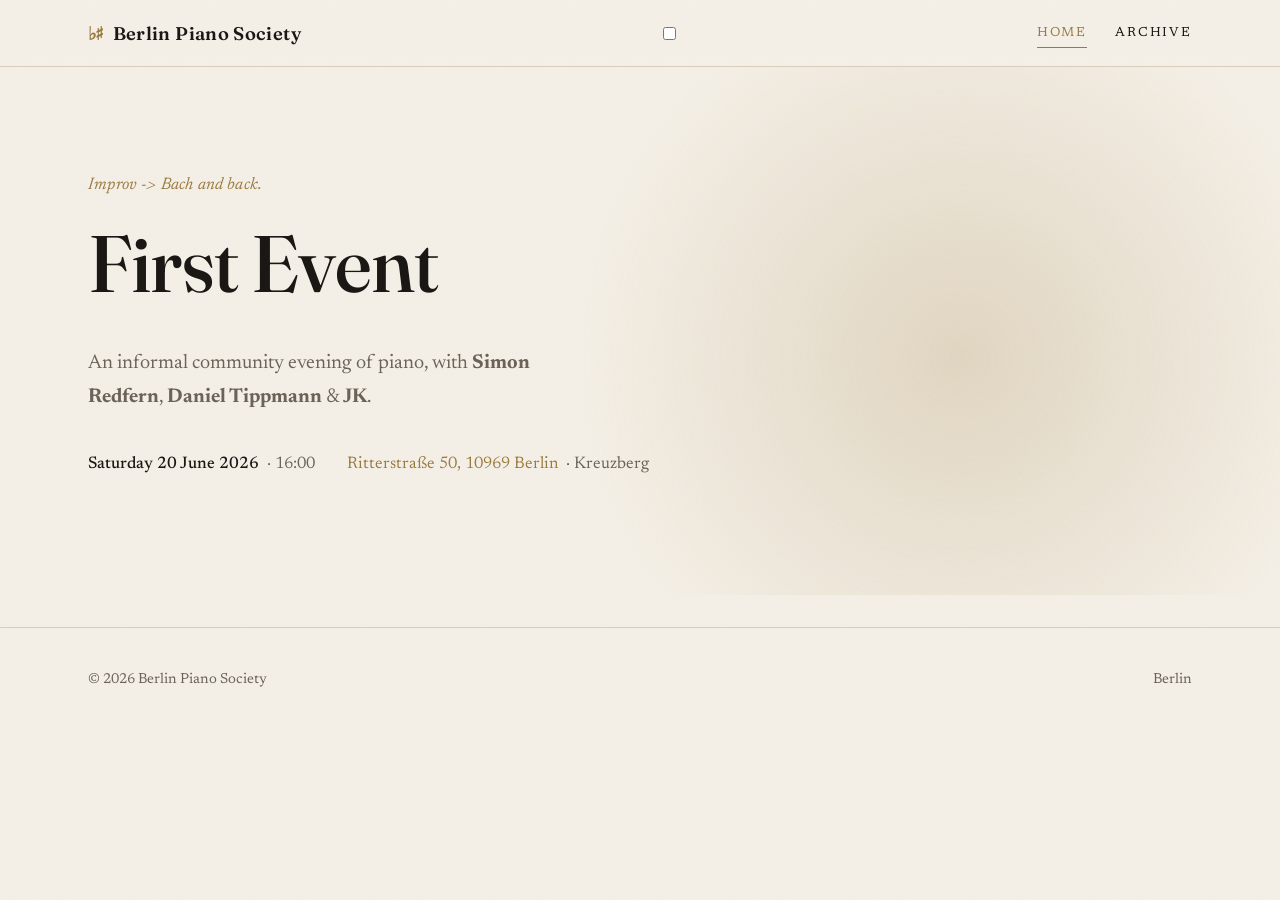
==== index.html @ 47d06832 "First layout" ====
<!DOCTYPE html>
<html lang="en">
<head>
  <meta charset="UTF-8" />
  <meta name="viewport" content="width=device-width, initial-scale=1.0" />
  <title>Berlin Piano Society</title>
  <meta name="description" content="A society for pianists and piano lovers in Berlin — recitals, salon concerts and a community around the instrument." />
  <link rel="preconnect" href="https://fonts.googleapis.com" />
  <link rel="preconnect" href="https://fonts.gstatic.com" crossorigin />
  <link href="https://fonts.googleapis.com/css2?family=Fraunces:opsz,wght@9..144,400;9..144,500;9..144,600&family=Newsreader:ital,opsz,wght@0,6..72,400;0,6..72,500;1,6..72,400&display=swap" rel="stylesheet" />
  <link rel="stylesheet" href="styles.css" />
</head>
<body>

  <!-- ============ MASTHEAD (same on every page) ============ -->
  <header class="masthead">
    <div class="wrap">
      <a class="brand" href="index.html"><span class="keys">♭♯</span> Berlin Piano Society</a>
      <input type="checkbox" id="nav-check" />
      <label class="nav-toggle" for="nav-check" aria-label="Menu">≡</label>
      <nav class="site">
        <a href="index.html" aria-current="page">Home</a>
        <a href="archive.html">Archive</a>
      </nav>
    </div>
  </header>

  <!-- ============ HERO ============ -->
  <section class="hero">
    <div class="wrap">
      <p class="eyebrow">Improv -&gt; Bach and back.</p>
      <h1>First Event</h1>
      <p class="lede">An informal community evening of piano, with
        <strong>Simon Redfern</strong>, <strong>Daniel Tippmann</strong> &amp;
        <strong>JK</strong>.</p>
      <p class="hero-details">
        <span><strong>Saturday 20 June 2026</strong> · 16:00</span>
        <span><a href="https://maps.app.goo.gl/2x3YHia2PjAfWbLs5" target="_blank" rel="noopener">Ritterstraße 50, 10969 Berlin</a> · Kreuzberg</span>
      </p>
    </div>
  </section>

  <!-- ============ FOOTER (same on every page) ============ -->
  <footer class="site">
    <div class="wrap">
      <span>© 2026 Berlin Piano Society</span>
      <span>Berlin</span>
    </div>
  </footer>

</body>
</html>
---- styles.css ----
/* ============================================================
   Berlin Piano Society — shared stylesheet
   Edit colours, fonts and spacing here; it cascades to every page.
   ============================================================ */

:root {
  --ink:        #1a1714;   /* near-black text            */
  --paper:      #f4efe6;   /* warm ivory background      */
  --paper-deep: #ebe3d5;   /* slightly deeper panel tone */
  --brass:      #9a7b3f;   /* accent — aged brass        */
  --brass-lit:  #b8934c;   /* hover accent               */
  --muted:      #6b6258;   /* secondary text             */
  --rule:       #d8cdba;   /* hairline dividers          */
  --max:        72rem;     /* content max-width          */
}

/* ---- Fonts (loaded in each page's <head>) ---- */
/* Display: Fraunces  |  Body: Newsreader */

*, *::before, *::after { box-sizing: border-box; }

html { -webkit-text-size-adjust: 100%; scroll-behavior: smooth; }

body {
  margin: 0;
  background: var(--paper);
  color: var(--ink);
  font-family: "Newsreader", Georgia, "Times New Roman", serif;
  font-size: 1.0625rem;
  line-height: 1.7;
  font-optical-sizing: auto;
  text-rendering: optimizeLegibility;
  -webkit-font-smoothing: antialiased;
}

/* subtle paper grain */
body::before {
  content: "";
  position: fixed;
  inset: 0;
  pointer-events: none;
  z-index: 0;
  opacity: 0.4;
  background-image: url("data:image/svg+xml,%3Csvg xmlns='http://www.w3.org/2000/svg' width='120' height='120'%3E%3Cfilter id='n'%3E%3CfeTurbulence type='fractalNoise' baseFrequency='0.9' numOctaves='2'/%3E%3C/filter%3E%3Crect width='100%25' height='100%25' filter='url(%23n)' opacity='0.035'/%3E%3C/svg%3E");
}

.wrap { position: relative; z-index: 1; max-width: var(--max); margin: 0 auto; padding: 0 1.5rem; }

/* ---- Links ---- */
a { color: var(--brass); text-decoration: none; transition: color .2s ease; }
a:hover { color: var(--brass-lit); }

/* ---- Headings ---- */
h1, h2, h3 {
  font-family: "Fraunces", Georgia, serif;
  font-weight: 500;
  line-height: 1.08;
  letter-spacing: -0.01em;
  margin: 0 0 .5em;
}

/* ============================================================
   Masthead / navigation
   ============================================================ */
.masthead {
  position: relative; z-index: 2;
  border-bottom: 1px solid var(--rule);
  background: color-mix(in srgb, var(--paper) 88%, transparent);
  backdrop-filter: blur(6px);
}
.masthead .wrap {
  display: flex; align-items: center; justify-content: space-between;
  padding-top: 1.1rem; padding-bottom: 1.1rem;
}
.brand {
  font-family: "Fraunces", Georgia, serif;
  font-weight: 600;
  font-size: 1.15rem;
  letter-spacing: .02em;
  color: var(--ink);
  display: flex; align-items: center; gap: .6rem;
}
.brand:hover { color: var(--ink); }
.brand .keys { letter-spacing: -1px; color: var(--brass); }

nav.site { display: flex; gap: 1.75rem; }
nav.site a {
  color: var(--ink);
  font-size: .82rem;
  text-transform: uppercase;
  letter-spacing: .14em;
  position: relative;
}
nav.site a::after {
  content: ""; position: absolute; left: 0; bottom: -4px;
  width: 0; height: 1px; background: var(--brass); transition: width .25s ease;
}
nav.site a:hover, nav.site a[aria-current="page"] { color: var(--brass); }
nav.site a:hover::after, nav.site a[aria-current="page"]::after { width: 100%; }

.nav-toggle { display: none; }

/* ============================================================
   Hero
   ============================================================ */
.hero {
  position: relative;
  padding: 6.5rem 0 5rem;
  overflow: hidden;
}
/* warm spotlight glow behind the headline */
.hero::before {
  content: "";
  position: absolute;
  z-index: 0;
  top: -30%; right: -10%;
  width: 70vw; height: 70vw;
  max-width: 900px; max-height: 900px;
  background: radial-gradient(circle at center,
    color-mix(in srgb, var(--brass) 22%, transparent) 0%,
    transparent 60%);
  pointer-events: none;
}
.hero .wrap { position: relative; z-index: 1; }
.hero .eyebrow {
  font-family: "Newsreader", serif;
  font-style: italic;
  color: var(--brass);
  font-size: 1.05rem;
  margin: 0 0 1.25rem;
  letter-spacing: .01em;
  opacity: 0; animation: rise .8s ease .1s forwards;
}
.hero h1 {
  font-size: clamp(2.6rem, 7vw, 5rem);
  max-width: 16ch;
  opacity: 0; animation: rise .8s ease .2s forwards;
}
.hero p.lede {
  font-size: 1.25rem;
  color: var(--muted);
  max-width: 46ch;
  margin: 1.5rem 0 2.25rem;
  opacity: 0; animation: rise .8s ease .35s forwards;
}
.hero .hero-details {
  display: flex; flex-wrap: wrap; gap: .35rem 2rem;
  margin: 0 0 2.25rem;
  font-size: 1.05rem; color: var(--muted);
  opacity: 0; animation: rise .8s ease .45s forwards;
}
.hero .hero-details strong { color: var(--ink); font-weight: 500; }
.hero .hero-details span { display: inline-flex; align-items: baseline; gap: .5rem; }
.hero .cta { opacity: 0; animation: rise .8s ease .55s forwards; }

@keyframes rise {
  from { opacity: 0; transform: translateY(14px); }
  to   { opacity: 1; transform: translateY(0); }
}

/* ---- Buttons ---- */
.btn {
  display: inline-block;
  font-family: "Fraunces", serif;
  font-size: .95rem;
  letter-spacing: .02em;
  padding: .8rem 1.6rem;
  border: 1px solid var(--ink);
  color: var(--ink);
  background: transparent;
  transition: background .25s ease, color .25s ease;
}
.btn:hover { background: var(--ink); color: var(--paper); transform: translateY(-2px); }
.btn.brass { border-color: var(--brass); color: var(--brass); }
.btn.brass:hover { background: var(--brass); color: var(--paper); }
.btn.solid { background: var(--ink); color: var(--paper); }
.btn.solid:hover { background: var(--brass); border-color: var(--brass); color: var(--paper); }

/* ============================================================
   Generic sections
   ============================================================ */
section { padding: 4rem 0; }
.section-label {
  text-transform: uppercase;
  letter-spacing: .18em;
  font-size: .78rem;
  color: var(--brass);
  margin-bottom: 1.5rem;
}
.rule { height: 1px; background: var(--rule); border: 0; margin: 0; }

.lead-2col { display: grid; grid-template-columns: 1fr 1.4fr; gap: 3rem; align-items: start; }
.lead-2col h2 { font-size: clamp(1.8rem, 3.5vw, 2.6rem); }
.prose p { margin: 0 0 1.1rem; }
.prose p:last-child { margin-bottom: 0; }

/* ---- Events list ---- */
.events { display: grid; gap: 0; }
.event {
  display: grid;
  grid-template-columns: 8rem 1fr auto;
  gap: 1.5rem;
  align-items: baseline;
  padding: 1.6rem 0;
  border-top: 1px solid var(--rule);
}
.event:last-child { border-bottom: 1px solid var(--rule); }
.event .date {
  font-family: "Fraunces", serif;
  color: var(--brass);
  font-size: .95rem;
  letter-spacing: .03em;
}
.event .title { font-family: "Fraunces", serif; font-size: 1.3rem; }
.event .title small { display:block; font-family:"Newsreader",serif; font-size:.95rem; color: var(--muted); font-style: italic; margin-top:.2rem; }
.event .where { color: var(--muted); font-size: .9rem; text-align: right; white-space: nowrap; }

/* ---- Feature trio ---- */
.trio { display: grid; grid-template-columns: repeat(3, 1fr); gap: 2.5rem; }
.trio h3 { font-size: 1.4rem; margin-bottom: .4rem; }
.trio .num { font-family:"Fraunces",serif; color: var(--brass); font-size: .85rem; letter-spacing:.15em; display:block; margin-bottom:.6rem; }
.trio p { color: var(--muted); margin: 0; }
.trio > div {
  padding: 1.75rem 1.5rem;
  border: 1px solid var(--rule);
  background: color-mix(in srgb, var(--paper-deep) 55%, transparent);
  transition: transform .25s ease, border-color .25s ease, box-shadow .25s ease;
}
.trio > div:hover {
  transform: translateY(-4px);
  border-color: var(--brass);
  box-shadow: 0 14px 40px -24px rgba(26,23,20,.5);
}

/* ============================================================
   Piano-keyboard motif (decorative band)
   ============================================================ */
.keyboard {
  position: relative; z-index: 1;
  height: 64px;
  background-color: #f9f4ec;
  background-image:
    /* black keys — one octave pattern, repeated */
    linear-gradient(90deg,
      transparent 0 28px, var(--ink) 28px 52px,
      transparent 52px 68px, var(--ink) 68px 92px,
      transparent 92px 148px, var(--ink) 148px 172px,
      transparent 172px 188px, var(--ink) 188px 212px,
      transparent 212px 228px, var(--ink) 228px 252px,
      transparent 252px 280px),
    /* white-key separators */
    repeating-linear-gradient(90deg,
      transparent 0 38px, color-mix(in srgb, var(--ink) 16%, transparent) 38px 40px);
  background-size: 280px 64%, 40px 100%;
  background-position: 0 0, 0 0;
  background-repeat: repeat-x, repeat-x;
  border-top: 1px solid var(--rule);
  border-bottom: 2px solid var(--brass);
  box-shadow: inset 0 -10px 18px -16px rgba(26,23,20,.5);
}

/* ============================================================
   Featured event card
   ============================================================ */
.feature-event {
  display: grid;
  grid-template-columns: auto 1fr auto;
  gap: 2.25rem;
  align-items: center;
  padding: 2.25rem 2.5rem;
  border: 1px solid var(--rule);
  border-left: 4px solid var(--brass);
  background:
    linear-gradient(135deg,
      color-mix(in srgb, var(--paper-deep) 70%, transparent),
      color-mix(in srgb, var(--paper) 90%, transparent));
  box-shadow: 0 24px 60px -40px rgba(26,23,20,.6);
}
.feature-event .datebox {
  text-align: center;
  font-family: "Fraunces", serif;
  line-height: 1;
  padding-right: 2.25rem;
  border-right: 1px solid var(--rule);
}
.feature-event .datebox .day { display: block; font-size: 3.4rem; font-weight: 600; color: var(--ink); }
.feature-event .datebox .mon { display: block; font-size: 1rem; letter-spacing: .22em; text-transform: uppercase; color: var(--brass); margin-top: .35rem; }
.feature-event .datebox .yr  { display: block; font-size: .8rem; letter-spacing: .2em; color: var(--muted); margin-top: .25rem; }
.feature-event .body h3 { font-size: 1.75rem; margin-bottom: .35rem; }
.feature-event .body .meta { color: var(--muted); margin: 0 0 .4rem; }
.feature-event .body .meta strong { color: var(--ink); font-weight: 500; }
.feature-event .body p { margin: .4rem 0 0; }
.feature-event .body .performers { font-style: italic; color: var(--muted); }
.feature-event .body .performers strong { font-style: normal; color: var(--brass); font-weight: 500; }
.feature-event .act { white-space: nowrap; }
@media (max-width: 720px) {
  .feature-event { grid-template-columns: 1fr; gap: 1.25rem; padding: 1.75rem; text-align: center; }
  .feature-event .datebox { border-right: 0; border-bottom: 1px solid var(--rule); padding: 0 0 1.25rem; }
  .feature-event .datebox .day { font-size: 2.8rem; }
}

/* ============================================================
   Dark accent panel
   ============================================================ */
.panel-dark {
  position: relative;
  background: var(--ink);
  color: var(--paper);
  text-align: center;
}
.panel-dark .wrap { padding: 5rem 1.5rem; max-width: 56rem; }
.panel-dark .section-label { color: var(--brass-lit); }
.panel-dark blockquote {
  font-family: "Fraunces", serif;
  font-weight: 400;
  font-size: clamp(1.6rem, 4vw, 2.6rem);
  line-height: 1.25;
  margin: 0;
  letter-spacing: -0.01em;
}
.panel-dark cite { display: block; margin-top: 1.5rem; font-style: italic; color: var(--brass-lit); font-size: 1.05rem; }

/* ============================================================
   Event archive (reverse-chronological log)
   ============================================================ */
.archive { display: grid; gap: 0; }
.archive-entry {
  display: grid;
  grid-template-columns: 14rem 1fr;
  gap: 3rem;
  padding: 3.25rem 0;
  border-top: 2px solid var(--rule);
}
.archive-entry:first-child { border-top: 0; padding-top: 0; }
.archive-entry .aside .edition {
  font-family: "Fraunces", serif;
  font-size: .8rem; letter-spacing: .2em; text-transform: uppercase;
  color: var(--brass);
}
.archive-entry .aside .when {
  font-family: "Fraunces", serif;
  font-size: 1.45rem; line-height: 1.1; margin: .4rem 0 1rem;
}
.archive-entry .aside .venue { color: var(--muted); font-size: .92rem; }
.archive-entry .aside .venue a { color: var(--brass); }
.archive-entry .main h2 { font-size: clamp(1.7rem, 3.2vw, 2.3rem); margin-bottom: .75rem; }
.archive-entry .lineup {
  list-style: none; margin: 0 0 1.25rem; padding: 0;
  display: flex; flex-wrap: wrap; gap: .5rem .9rem;
}
.archive-entry .lineup li {
  font-family: "Fraunces", serif; font-size: .95rem;
  color: var(--ink);
  padding: .25rem .8rem;
  border: 1px solid var(--rule);
  border-radius: 999px;
  background: color-mix(in srgb, var(--paper-deep) 50%, transparent);
}
.archive-entry .main p { margin: 0 0 1.1rem; }
.archive-photos {
  display: grid; grid-template-columns: repeat(3, 1fr); gap: .75rem; margin-top: 1.5rem;
}
.archive-photos img {
  width: 100%; aspect-ratio: 4/3; object-fit: cover; display: block;
  border: 1px solid var(--rule); filter: saturate(.92);
  transition: filter .25s ease, transform .25s ease;
}
.archive-photos img:hover { filter: saturate(1.05); transform: scale(1.01); }

.archive-empty {
  text-align: center; padding: 4rem 0;
  border: 1px dashed var(--rule);
  color: var(--muted);
}
.archive-empty h2 { font-size: clamp(1.6rem, 3vw, 2.2rem); margin-bottom: .6rem; color: var(--ink); }

@media (max-width: 720px) {
  .archive-entry { grid-template-columns: 1fr; gap: 1rem; padding: 2.5rem 0; }
  .archive-photos { grid-template-columns: repeat(2, 1fr); }
}

/* ---- Contact ---- */
.contact-grid { display: grid; grid-template-columns: 1fr 1fr; gap: 3rem; }
.contact-grid dt { font-family:"Fraunces",serif; color: var(--brass); font-size:.8rem; text-transform:uppercase; letter-spacing:.14em; margin-top: 1.4rem; }
.contact-grid dt:first-child { margin-top: 0; }
.contact-grid dd { margin: .3rem 0 0; font-size: 1.1rem; }

/* ============================================================
   Footer
   ============================================================ */
footer.site {
  border-top: 1px solid var(--rule);
  margin-top: 2rem;
  padding: 2.5rem 0;
  color: var(--muted);
  font-size: .9rem;
}
footer.site .wrap { display: flex; justify-content: space-between; flex-wrap: wrap; gap: 1rem; }
footer.site a { color: var(--muted); }
footer.site a:hover { color: var(--brass); }

/* ============================================================
   Responsive
   ============================================================ */
@media (max-width: 720px) {
  nav.site {
    position: absolute; top: 100%; right: 0; left: 0;
    flex-direction: column; gap: 0;
    background: var(--paper-deep);
    border-bottom: 1px solid var(--rule);
    max-height: 0; overflow: hidden; transition: max-height .3s ease;
  }
  nav.site a { padding: 1rem 1.5rem; border-top: 1px solid var(--rule); }
  .nav-toggle {
    display: block; background: none; border: 0; cursor: pointer;
    font-family:"Fraunces",serif; font-size: 1.4rem; color: var(--ink); line-height: 1;
  }
  #nav-check { display: none; }
  #nav-check:checked ~ nav.site { max-height: 22rem; }
  .lead-2col, .trio, .contact-grid { grid-template-columns: 1fr; gap: 1.75rem; }
  .event { grid-template-columns: 1fr; gap: .35rem; }
  .event .where { text-align: left; }
  .hero { padding: 3.5rem 0 3rem; }
}

/* Respect users who prefer less motion */
@media (prefers-reduced-motion: reduce) {
  *, *::before, *::after { animation: none !important; transition: none !important; }
  .hero .eyebrow, .hero h1, .hero p.lede, .hero .cta { opacity: 1 !important; }
}
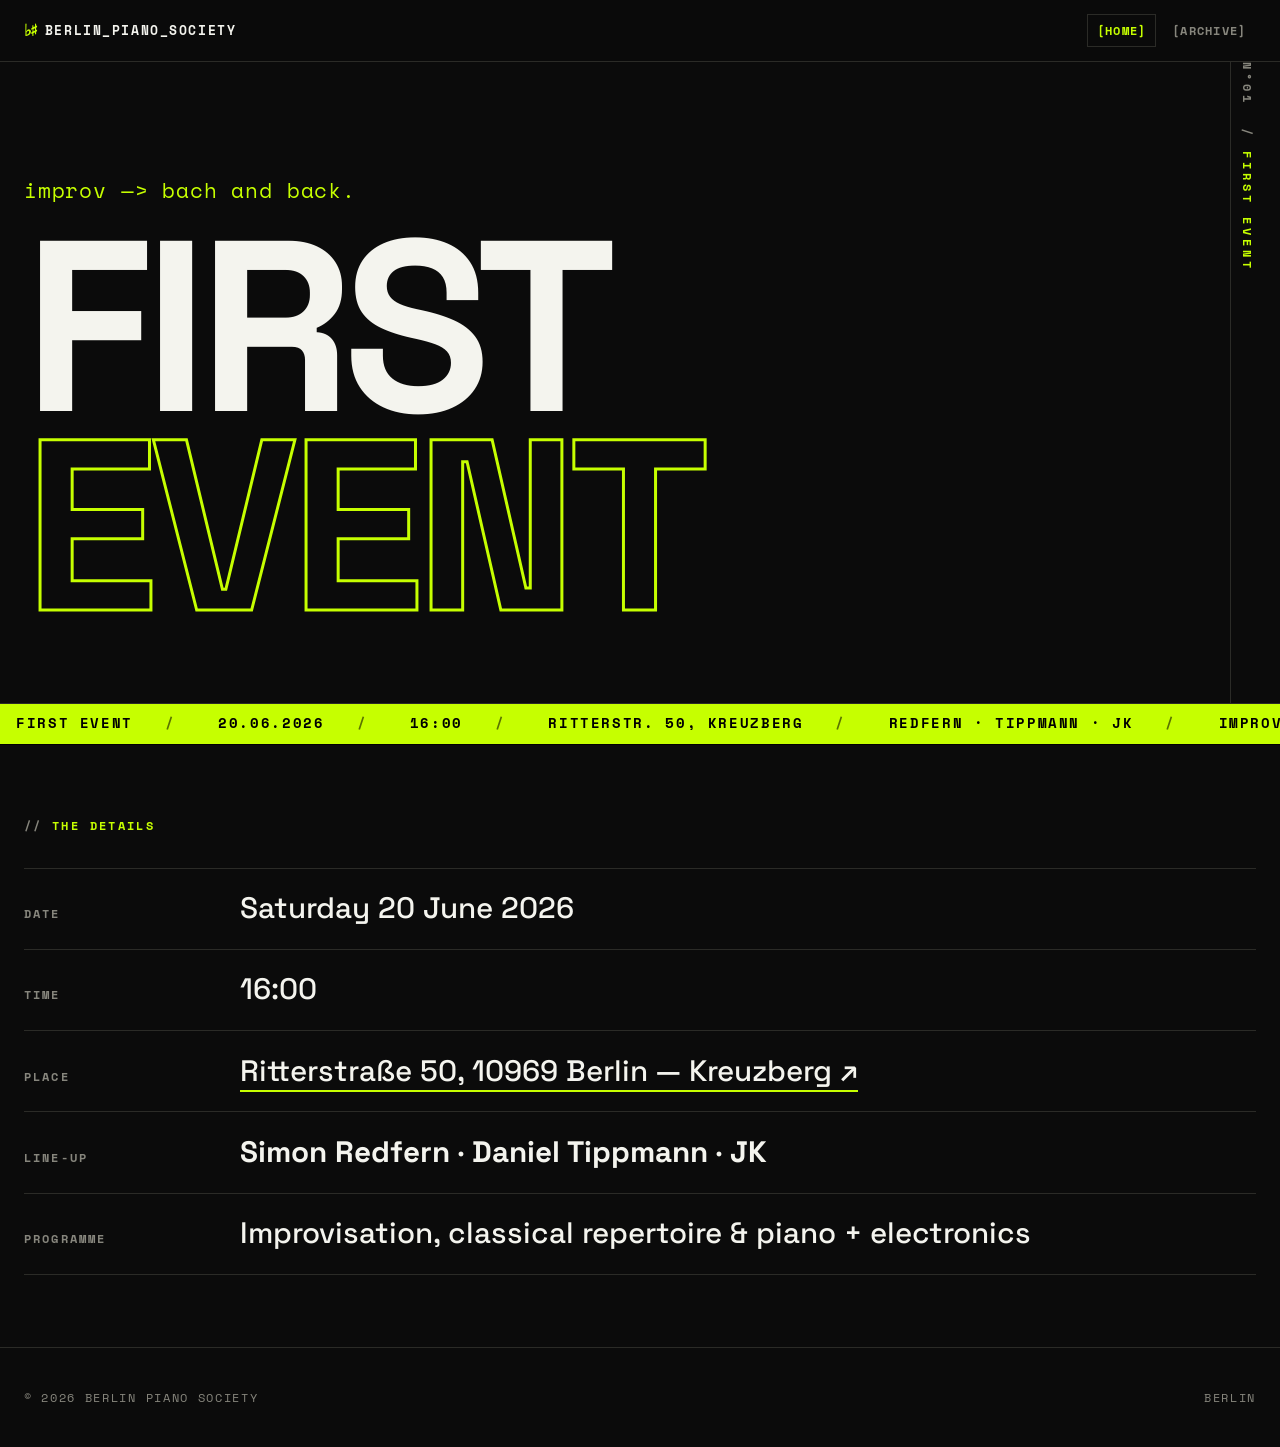
==== commit 2d04c0b7: "Second look try" ====
--- a/index.html
+++ b/index.html
@@ -3,24 +3,22 @@
 <head>
   <meta charset="UTF-8" />
   <meta name="viewport" content="width=device-width, initial-scale=1.0" />
-  <title>Berlin Piano Society</title>
-  <meta name="description" content="A society for pianists and piano lovers in Berlin — recitals, salon concerts and a community around the instrument." />
+  <title>Berlin Piano Society — First Event</title>
+  <meta name="description" content="Berlin Piano Society — First Event. Improv → Bach and back. 20 June 2026, Ritterstraße 50, Kreuzberg. Simon Redfern · Daniel Tippmann · JK." />
   <link rel="preconnect" href="https://fonts.googleapis.com" />
   <link rel="preconnect" href="https://fonts.gstatic.com" crossorigin />
-  <link href="https://fonts.googleapis.com/css2?family=Fraunces:opsz,wght@9..144,400;9..144,500;9..144,600&family=Newsreader:ital,opsz,wght@0,6..72,400;0,6..72,500;1,6..72,400&display=swap" rel="stylesheet" />
+  <link href="https://fonts.googleapis.com/css2?family=Space+Grotesk:wght@300;400;500;700&family=Space+Mono:ital,wght@0,400;0,700;1,400&display=swap" rel="stylesheet" />
   <link rel="stylesheet" href="styles.css" />
 </head>
 <body>
 
-  <!-- ============ MASTHEAD (same on every page) ============ -->
-  <header class="masthead">
-    <div class="wrap">
-      <a class="brand" href="index.html"><span class="keys">♭♯</span> Berlin Piano Society</a>
-      <input type="checkbox" id="nav-check" />
-      <label class="nav-toggle" for="nav-check" aria-label="Menu">≡</label>
-      <nav class="site">
-        <a href="index.html" aria-current="page">Home</a>
-        <a href="archive.html">Archive</a>
+  <!-- ============ TOP BAR ============ -->
+  <header class="top">
+    <div class="bar">
+      <a class="brand" href="index.html"><span class="kx">♭♯</span> Berlin_Piano_Society</a>
+      <nav>
+        <a href="index.html" class="on">[Home]</a>
+        <a href="archive.html">[Archive]</a>
       </nav>
     </div>
   </header>
@@ -28,19 +26,60 @@
   <!-- ============ HERO ============ -->
   <section class="hero">
     <div class="wrap">
-      <p class="eyebrow">Improv -&gt; Bach and back.</p>
-      <h1>First Event</h1>
-      <p class="lede">An informal community evening of piano, with
-        <strong>Simon Redfern</strong>, <strong>Daniel Tippmann</strong> &amp;
-        <strong>JK</strong>.</p>
-      <p class="hero-details">
-        <span><strong>Saturday 20 June 2026</strong> · 16:00</span>
-        <span><a href="https://maps.app.goo.gl/2x3YHia2PjAfWbLs5" target="_blank" rel="noopener">Ritterstraße 50, 10969 Berlin</a> · Kreuzberg</span>
-      </p>
+      <span class="vtag">N&deg;01 &nbsp;/&nbsp; <b>FIRST EVENT</b></span>
+      <p class="eyebrow">improv —&gt; bach and back.</p>
+      <h1 class="mega">First<br /><span class="hollow">Event</span></h1>
     </div>
   </section>
 
-  <!-- ============ FOOTER (same on every page) ============ -->
+  <!-- ============ TICKER ============ -->
+  <div class="ticker" aria-hidden="true">
+    <div class="ticker__track">
+      <span>First Event</span><span class="sep">/</span>
+      <span>20.06.2026</span><span class="sep">/</span>
+      <span>16:00</span><span class="sep">/</span>
+      <span>Ritterstr. 50, Kreuzberg</span><span class="sep">/</span>
+      <span>Redfern · Tippmann · JK</span><span class="sep">/</span>
+      <span>improv —&gt; bach and back</span><span class="sep">/</span>
+      <span>First Event</span><span class="sep">/</span>
+      <span>20.06.2026</span><span class="sep">/</span>
+      <span>16:00</span><span class="sep">/</span>
+      <span>Ritterstr. 50, Kreuzberg</span><span class="sep">/</span>
+      <span>Redfern · Tippmann · JK</span><span class="sep">/</span>
+      <span>improv —&gt; bach and back</span><span class="sep">/</span>
+    </div>
+  </div>
+
+  <!-- ============ SPEC SHEET ============ -->
+  <section class="block">
+    <div class="wrap">
+      <p class="section-label">The details</p>
+      <div class="spec">
+        <div class="row">
+          <span class="k">Date</span>
+          <span class="v">Saturday 20 June 2026</span>
+        </div>
+        <div class="row">
+          <span class="k">Time</span>
+          <span class="v">16:00</span>
+        </div>
+        <div class="row">
+          <span class="k">Place</span>
+          <span class="v"><a href="https://maps.app.goo.gl/2x3YHia2PjAfWbLs5" target="_blank" rel="noopener">Ritterstraße 50, 10969 Berlin — Kreuzberg ↗</a></span>
+        </div>
+        <div class="row">
+          <span class="k">Line-up</span>
+          <span class="v names"><b>Simon Redfern</b> · <b>Daniel Tippmann</b> · <b>JK</b></span>
+        </div>
+        <div class="row">
+          <span class="k">Programme</span>
+          <span class="v">Improvisation, classical repertoire &amp; piano + electronics</span>
+        </div>
+      </div>
+    </div>
+  </section>
+
+  <!-- ============ FOOTER ============ -->
   <footer class="site">
     <div class="wrap">
       <span>© 2026 Berlin Piano Society</span>
--- a/styles.css
+++ b/styles.css
@@ -1,430 +1,290 @@
 /* ============================================================
-   Berlin Piano Society — shared stylesheet
-   Edit colours, fonts and spacing here; it cascades to every page.
+   BERLIN PIANO SOCIETY — brutalist / club-poster stylesheet
+   Black canvas · acid accent · mono + heavy grotesk · raw grid
    ============================================================ */
 
 :root {
-  --ink:        #1a1714;   /* near-black text            */
-  --paper:      #f4efe6;   /* warm ivory background      */
-  --paper-deep: #ebe3d5;   /* slightly deeper panel tone */
-  --brass:      #9a7b3f;   /* accent — aged brass        */
-  --brass-lit:  #b8934c;   /* hover accent               */
-  --muted:      #6b6258;   /* secondary text             */
-  --rule:       #d8cdba;   /* hairline dividers          */
-  --max:        72rem;     /* content max-width          */
-}
-
-/* ---- Fonts (loaded in each page's <head>) ---- */
-/* Display: Fraunces  |  Body: Newsreader */
+  --bg:    #0b0b0b;   /* near-black canvas        */
+  --bg2:   #141413;   /* panel tone               */
+  --fg:    #f4f4ee;   /* off-white text           */
+  --dim:   #87867d;   /* muted grey               */
+  --acid:  #c6ff00;   /* electric accent          */
+  --acid-d:#9ecb00;   /* darker acid (hover)      */
+  --line:  #2b2b27;   /* grid hairlines           */
+  --max:   80rem;
+  --mono: "Space Mono", ui-monospace, "SFMono-Regular", Menlo, monospace;
+  --disp: "Space Grotesk", system-ui, "Helvetica Neue", Arial, sans-serif;
+}
 
 *, *::before, *::after { box-sizing: border-box; }
 
-html { -webkit-text-size-adjust: 100%; scroll-behavior: smooth; }
+html { -webkit-text-size-adjust: 100%; }
 
 body {
   margin: 0;
-  background: var(--paper);
-  color: var(--ink);
-  font-family: "Newsreader", Georgia, "Times New Roman", serif;
-  font-size: 1.0625rem;
-  line-height: 1.7;
-  font-optical-sizing: auto;
-  text-rendering: optimizeLegibility;
+  background: var(--bg);
+  color: var(--fg);
+  font-family: var(--mono);
+  font-size: 0.95rem;
+  line-height: 1.6;
   -webkit-font-smoothing: antialiased;
 }
 
-/* subtle paper grain */
-body::before {
-  content: "";
-  position: fixed;
-  inset: 0;
-  pointer-events: none;
-  z-index: 0;
-  opacity: 0.4;
-  background-image: url("data:image/svg+xml,%3Csvg xmlns='http://www.w3.org/2000/svg' width='120' height='120'%3E%3Cfilter id='n'%3E%3CfeTurbulence type='fractalNoise' baseFrequency='0.9' numOctaves='2'/%3E%3C/filter%3E%3Crect width='100%25' height='100%25' filter='url(%23n)' opacity='0.035'/%3E%3C/svg%3E");
-}
-
-.wrap { position: relative; z-index: 1; max-width: var(--max); margin: 0 auto; padding: 0 1.5rem; }
-
-/* ---- Links ---- */
-a { color: var(--brass); text-decoration: none; transition: color .2s ease; }
-a:hover { color: var(--brass-lit); }
-
-/* ---- Headings ---- */
-h1, h2, h3 {
-  font-family: "Fraunces", Georgia, serif;
-  font-weight: 500;
-  line-height: 1.08;
-  letter-spacing: -0.01em;
-  margin: 0 0 .5em;
-}
-
-/* ============================================================
-   Masthead / navigation
-   ============================================================ */
-.masthead {
-  position: relative; z-index: 2;
-  border-bottom: 1px solid var(--rule);
-  background: color-mix(in srgb, var(--paper) 88%, transparent);
-  backdrop-filter: blur(6px);
-}
-.masthead .wrap {
-  display: flex; align-items: center; justify-content: space-between;
-  padding-top: 1.1rem; padding-bottom: 1.1rem;
+::selection { background: var(--acid); color: #000; }
+
+a { color: var(--acid); text-decoration: none; }
+a:hover { color: var(--acid-d); }
+
+img { max-width: 100%; display: block; }
+
+.wrap { max-width: var(--max); margin: 0 auto; padding: 0 1.5rem; }
+
+/* ============================================================
+   Top bar / nav
+   ============================================================ */
+.top {
+  border-bottom: 1px solid var(--line);
+  position: sticky; top: 0; z-index: 20;
+  background: color-mix(in srgb, var(--bg) 86%, transparent);
+  backdrop-filter: blur(8px);
+}
+.top .bar {
+  max-width: var(--max); margin: 0 auto; padding: .9rem 1.5rem;
+  display: flex; align-items: center; justify-content: space-between; gap: 1rem;
 }
 .brand {
-  font-family: "Fraunces", Georgia, serif;
-  font-weight: 600;
-  font-size: 1.15rem;
-  letter-spacing: .02em;
-  color: var(--ink);
-  display: flex; align-items: center; gap: .6rem;
-}
-.brand:hover { color: var(--ink); }
-.brand .keys { letter-spacing: -1px; color: var(--brass); }
-
-nav.site { display: flex; gap: 1.75rem; }
-nav.site a {
-  color: var(--ink);
+  font-family: var(--mono);
+  font-weight: 700;
+  letter-spacing: .12em;
+  text-transform: uppercase;
   font-size: .82rem;
-  text-transform: uppercase;
-  letter-spacing: .14em;
-  position: relative;
-}
-nav.site a::after {
-  content: ""; position: absolute; left: 0; bottom: -4px;
-  width: 0; height: 1px; background: var(--brass); transition: width .25s ease;
-}
-nav.site a:hover, nav.site a[aria-current="page"] { color: var(--brass); }
-nav.site a:hover::after, nav.site a[aria-current="page"]::after { width: 100%; }
-
-.nav-toggle { display: none; }
+  color: var(--fg);
+  display: inline-flex; align-items: center; gap: .55rem;
+}
+.brand:hover { color: var(--fg); }
+.brand .kx { color: var(--acid); letter-spacing: -2px; font-size: 1rem; }
+
+.top nav { display: flex; gap: .4rem; }
+.top nav a {
+  font-family: var(--mono);
+  font-size: .76rem; font-weight: 700;
+  letter-spacing: .1em; text-transform: uppercase;
+  color: var(--dim);
+  padding: .35rem .55rem;
+  border: 1px solid transparent;
+}
+.top nav a:hover { color: #000; background: var(--acid); }
+.top nav a.on { color: var(--acid); border-color: var(--line); }
 
 /* ============================================================
    Hero
    ============================================================ */
 .hero {
   position: relative;
-  padding: 6.5rem 0 5rem;
+  border-bottom: 1px solid var(--line);
+  padding: clamp(3rem, 9vw, 7rem) 0 clamp(2.5rem, 6vw, 5rem);
   overflow: hidden;
 }
-/* warm spotlight glow behind the headline */
-.hero::before {
-  content: "";
-  position: absolute;
-  z-index: 0;
-  top: -30%; right: -10%;
-  width: 70vw; height: 70vw;
-  max-width: 900px; max-height: 900px;
-  background: radial-gradient(circle at center,
-    color-mix(in srgb, var(--brass) 22%, transparent) 0%,
-    transparent 60%);
-  pointer-events: none;
-}
-.hero .wrap { position: relative; z-index: 1; }
 .hero .eyebrow {
-  font-family: "Newsreader", serif;
-  font-style: italic;
-  color: var(--brass);
-  font-size: 1.05rem;
+  font-family: var(--mono);
+  color: var(--acid);
+  text-transform: lowercase;
+  letter-spacing: .04em;
+  font-size: clamp(.95rem, 2.2vw, 1.3rem);
   margin: 0 0 1.25rem;
-  letter-spacing: .01em;
-  opacity: 0; animation: rise .8s ease .1s forwards;
-}
-.hero h1 {
-  font-size: clamp(2.6rem, 7vw, 5rem);
-  max-width: 16ch;
-  opacity: 0; animation: rise .8s ease .2s forwards;
-}
-.hero p.lede {
-  font-size: 1.25rem;
-  color: var(--muted);
-  max-width: 46ch;
-  margin: 1.5rem 0 2.25rem;
-  opacity: 0; animation: rise .8s ease .35s forwards;
-}
-.hero .hero-details {
-  display: flex; flex-wrap: wrap; gap: .35rem 2rem;
-  margin: 0 0 2.25rem;
-  font-size: 1.05rem; color: var(--muted);
-  opacity: 0; animation: rise .8s ease .45s forwards;
-}
-.hero .hero-details strong { color: var(--ink); font-weight: 500; }
-.hero .hero-details span { display: inline-flex; align-items: baseline; gap: .5rem; }
-.hero .cta { opacity: 0; animation: rise .8s ease .55s forwards; }
-
-@keyframes rise {
-  from { opacity: 0; transform: translateY(14px); }
-  to   { opacity: 1; transform: translateY(0); }
-}
-
-/* ---- Buttons ---- */
+}
+.mega {
+  font-family: var(--disp);
+  font-weight: 700;
+  text-transform: uppercase;
+  font-size: clamp(3.5rem, 19vw, 17rem);
+  line-height: .82;
+  letter-spacing: -0.04em;
+  margin: 0;
+  color: var(--fg);
+}
+/* outlined word */
+.mega .hollow {
+  color: transparent;
+  -webkit-text-stroke: 2px var(--acid);
+  text-stroke: 2px var(--acid);
+}
+@media (min-width: 720px) {
+  .mega .hollow { -webkit-text-stroke-width: 3px; }
+}
+
+/* vertical poster tag */
+.vtag {
+  position: absolute; top: 0; right: 1.5rem; bottom: 0;
+  display: flex; align-items: center;
+  writing-mode: vertical-rl;
+  font-family: var(--mono); font-size: .72rem; font-weight: 700;
+  letter-spacing: .35em; text-transform: uppercase;
+  color: var(--dim);
+  border-left: 1px solid var(--line);
+  padding-left: .4rem;
+}
+.vtag b { color: var(--acid); font-weight: 700; }
+@media (max-width: 720px) { .vtag { display: none; } }
+
+/* ============================================================
+   Ticker / marquee
+   ============================================================ */
+.ticker {
+  background: var(--acid);
+  color: #000;
+  overflow: hidden;
+  white-space: nowrap;
+  border-bottom: 1px solid #000;
+}
+.ticker__track {
+  display: inline-block;
+  padding: .55rem 0;
+  font-family: var(--mono); font-weight: 700;
+  font-size: .85rem; letter-spacing: .12em; text-transform: uppercase;
+  animation: ticker 26s linear infinite;
+  will-change: transform;
+}
+.ticker__track span { padding: 0 1rem; }
+.ticker__track .sep { color: #000; opacity: .55; }
+@keyframes ticker {
+  from { transform: translateX(0); }
+  to   { transform: translateX(-50%); }
+}
+
+/* ============================================================
+   Spec sheet (event data block)
+   ============================================================ */
+.spec { border-top: 1px solid var(--line); }
+.spec .row {
+  display: grid;
+  grid-template-columns: 12rem 1fr;
+  gap: 1.5rem;
+  align-items: baseline;
+  padding: 1.4rem 0;
+  border-bottom: 1px solid var(--line);
+}
+.spec .k {
+  font-family: var(--mono);
+  font-size: .74rem; font-weight: 700;
+  letter-spacing: .18em; text-transform: uppercase;
+  color: var(--dim);
+}
+.spec .v {
+  font-family: var(--disp);
+  font-weight: 500;
+  font-size: clamp(1.15rem, 2.6vw, 1.85rem);
+  line-height: 1.2;
+  color: var(--fg);
+}
+.spec .v a { color: var(--fg); border-bottom: 2px solid var(--acid); }
+.spec .v a:hover { color: var(--acid); }
+.spec .v .names { color: var(--fg); }
+.spec .v .names b { color: var(--acid); font-weight: 500; }
+@media (max-width: 640px) {
+  .spec .row { grid-template-columns: 1fr; gap: .35rem; padding: 1.1rem 0; }
+}
+
+section.block { padding: clamp(2.5rem, 6vw, 4.5rem) 0; }
+.section-label {
+  font-family: var(--mono);
+  font-size: .74rem; font-weight: 700;
+  letter-spacing: .2em; text-transform: uppercase;
+  color: var(--acid);
+  margin: 0 0 2rem;
+}
+.section-label::before { content: "// "; color: var(--dim); }
+
+/* ============================================================
+   Archive
+   ============================================================ */
+.archive { border-top: 1px solid var(--line); }
+.archive-entry {
+  display: grid;
+  grid-template-columns: 16rem 1fr;
+  gap: 2.5rem;
+  padding: 3rem 0;
+  border-bottom: 1px solid var(--line);
+}
+.archive-entry .aside .edition {
+  font-family: var(--mono); font-weight: 700;
+  font-size: .74rem; letter-spacing: .2em; text-transform: uppercase;
+  color: var(--acid); margin: 0 0 .6rem;
+}
+.archive-entry .aside .when {
+  font-family: var(--disp); font-weight: 700;
+  font-size: 2rem; line-height: .95; margin: 0 0 1rem;
+  text-transform: uppercase; letter-spacing: -.02em;
+}
+.archive-entry .aside .venue { font-family: var(--mono); color: var(--dim); font-size: .82rem; }
+.archive-entry .aside .venue a { color: var(--acid); }
+.archive-entry .main h2 {
+  font-family: var(--disp); font-weight: 700; text-transform: uppercase;
+  font-size: clamp(1.6rem, 3.5vw, 2.6rem); line-height: 1; letter-spacing: -.02em;
+  margin: 0 0 1rem;
+}
+.archive-entry .main p { color: var(--fg); margin: 0 0 1.1rem; max-width: 60ch; }
+.archive-entry .lineup { list-style: none; margin: 0 0 1.5rem; padding: 0; display: flex; flex-wrap: wrap; gap: .5rem; }
+.archive-entry .lineup li {
+  font-family: var(--mono); font-size: .78rem; font-weight: 700;
+  letter-spacing: .06em; text-transform: uppercase;
+  padding: .3rem .7rem; border: 1px solid var(--line); color: var(--fg);
+}
+.archive-photos { display: grid; grid-template-columns: repeat(3, 1fr); gap: .5rem; }
+.archive-photos img {
+  width: 100%; aspect-ratio: 4/3; object-fit: cover;
+  border: 1px solid var(--line); filter: grayscale(1) contrast(1.05);
+  transition: filter .2s ease;
+}
+.archive-photos img:hover { filter: grayscale(0); }
+
+.archive-empty {
+  border: 1px solid var(--line);
+  padding: clamp(3rem, 9vw, 7rem) 1.5rem;
+  text-align: center;
+}
+.archive-empty h2 {
+  font-family: var(--disp); font-weight: 700; text-transform: uppercase;
+  font-size: clamp(2rem, 8vw, 5.5rem); line-height: .85; letter-spacing: -.03em;
+  margin: 0;
+  color: transparent; -webkit-text-stroke: 2px var(--dim); text-stroke: 2px var(--dim);
+}
+@media (max-width: 720px) {
+  .archive-entry { grid-template-columns: 1fr; gap: 1.25rem; padding: 2.5rem 0; }
+  .archive-photos { grid-template-columns: repeat(2, 1fr); }
+}
+
+/* ============================================================
+   Buttons
+   ============================================================ */
 .btn {
   display: inline-block;
-  font-family: "Fraunces", serif;
-  font-size: .95rem;
-  letter-spacing: .02em;
-  padding: .8rem 1.6rem;
-  border: 1px solid var(--ink);
-  color: var(--ink);
+  font-family: var(--mono); font-weight: 700;
+  font-size: .8rem; letter-spacing: .12em; text-transform: uppercase;
+  padding: .8rem 1.4rem;
+  border: 1px solid var(--acid);
+  color: var(--acid);
   background: transparent;
-  transition: background .25s ease, color .25s ease;
-}
-.btn:hover { background: var(--ink); color: var(--paper); transform: translateY(-2px); }
-.btn.brass { border-color: var(--brass); color: var(--brass); }
-.btn.brass:hover { background: var(--brass); color: var(--paper); }
-.btn.solid { background: var(--ink); color: var(--paper); }
-.btn.solid:hover { background: var(--brass); border-color: var(--brass); color: var(--paper); }
-
-/* ============================================================
-   Generic sections
-   ============================================================ */
-section { padding: 4rem 0; }
-.section-label {
-  text-transform: uppercase;
-  letter-spacing: .18em;
-  font-size: .78rem;
-  color: var(--brass);
-  margin-bottom: 1.5rem;
-}
-.rule { height: 1px; background: var(--rule); border: 0; margin: 0; }
-
-.lead-2col { display: grid; grid-template-columns: 1fr 1.4fr; gap: 3rem; align-items: start; }
-.lead-2col h2 { font-size: clamp(1.8rem, 3.5vw, 2.6rem); }
-.prose p { margin: 0 0 1.1rem; }
-.prose p:last-child { margin-bottom: 0; }
-
-/* ---- Events list ---- */
-.events { display: grid; gap: 0; }
-.event {
-  display: grid;
-  grid-template-columns: 8rem 1fr auto;
-  gap: 1.5rem;
-  align-items: baseline;
-  padding: 1.6rem 0;
-  border-top: 1px solid var(--rule);
-}
-.event:last-child { border-bottom: 1px solid var(--rule); }
-.event .date {
-  font-family: "Fraunces", serif;
-  color: var(--brass);
-  font-size: .95rem;
-  letter-spacing: .03em;
-}
-.event .title { font-family: "Fraunces", serif; font-size: 1.3rem; }
-.event .title small { display:block; font-family:"Newsreader",serif; font-size:.95rem; color: var(--muted); font-style: italic; margin-top:.2rem; }
-.event .where { color: var(--muted); font-size: .9rem; text-align: right; white-space: nowrap; }
-
-/* ---- Feature trio ---- */
-.trio { display: grid; grid-template-columns: repeat(3, 1fr); gap: 2.5rem; }
-.trio h3 { font-size: 1.4rem; margin-bottom: .4rem; }
-.trio .num { font-family:"Fraunces",serif; color: var(--brass); font-size: .85rem; letter-spacing:.15em; display:block; margin-bottom:.6rem; }
-.trio p { color: var(--muted); margin: 0; }
-.trio > div {
-  padding: 1.75rem 1.5rem;
-  border: 1px solid var(--rule);
-  background: color-mix(in srgb, var(--paper-deep) 55%, transparent);
-  transition: transform .25s ease, border-color .25s ease, box-shadow .25s ease;
-}
-.trio > div:hover {
-  transform: translateY(-4px);
-  border-color: var(--brass);
-  box-shadow: 0 14px 40px -24px rgba(26,23,20,.5);
-}
-
-/* ============================================================
-   Piano-keyboard motif (decorative band)
-   ============================================================ */
-.keyboard {
-  position: relative; z-index: 1;
-  height: 64px;
-  background-color: #f9f4ec;
-  background-image:
-    /* black keys — one octave pattern, repeated */
-    linear-gradient(90deg,
-      transparent 0 28px, var(--ink) 28px 52px,
-      transparent 52px 68px, var(--ink) 68px 92px,
-      transparent 92px 148px, var(--ink) 148px 172px,
-      transparent 172px 188px, var(--ink) 188px 212px,
-      transparent 212px 228px, var(--ink) 228px 252px,
-      transparent 252px 280px),
-    /* white-key separators */
-    repeating-linear-gradient(90deg,
-      transparent 0 38px, color-mix(in srgb, var(--ink) 16%, transparent) 38px 40px);
-  background-size: 280px 64%, 40px 100%;
-  background-position: 0 0, 0 0;
-  background-repeat: repeat-x, repeat-x;
-  border-top: 1px solid var(--rule);
-  border-bottom: 2px solid var(--brass);
-  box-shadow: inset 0 -10px 18px -16px rgba(26,23,20,.5);
-}
-
-/* ============================================================
-   Featured event card
-   ============================================================ */
-.feature-event {
-  display: grid;
-  grid-template-columns: auto 1fr auto;
-  gap: 2.25rem;
-  align-items: center;
-  padding: 2.25rem 2.5rem;
-  border: 1px solid var(--rule);
-  border-left: 4px solid var(--brass);
-  background:
-    linear-gradient(135deg,
-      color-mix(in srgb, var(--paper-deep) 70%, transparent),
-      color-mix(in srgb, var(--paper) 90%, transparent));
-  box-shadow: 0 24px 60px -40px rgba(26,23,20,.6);
-}
-.feature-event .datebox {
-  text-align: center;
-  font-family: "Fraunces", serif;
-  line-height: 1;
-  padding-right: 2.25rem;
-  border-right: 1px solid var(--rule);
-}
-.feature-event .datebox .day { display: block; font-size: 3.4rem; font-weight: 600; color: var(--ink); }
-.feature-event .datebox .mon { display: block; font-size: 1rem; letter-spacing: .22em; text-transform: uppercase; color: var(--brass); margin-top: .35rem; }
-.feature-event .datebox .yr  { display: block; font-size: .8rem; letter-spacing: .2em; color: var(--muted); margin-top: .25rem; }
-.feature-event .body h3 { font-size: 1.75rem; margin-bottom: .35rem; }
-.feature-event .body .meta { color: var(--muted); margin: 0 0 .4rem; }
-.feature-event .body .meta strong { color: var(--ink); font-weight: 500; }
-.feature-event .body p { margin: .4rem 0 0; }
-.feature-event .body .performers { font-style: italic; color: var(--muted); }
-.feature-event .body .performers strong { font-style: normal; color: var(--brass); font-weight: 500; }
-.feature-event .act { white-space: nowrap; }
-@media (max-width: 720px) {
-  .feature-event { grid-template-columns: 1fr; gap: 1.25rem; padding: 1.75rem; text-align: center; }
-  .feature-event .datebox { border-right: 0; border-bottom: 1px solid var(--rule); padding: 0 0 1.25rem; }
-  .feature-event .datebox .day { font-size: 2.8rem; }
-}
-
-/* ============================================================
-   Dark accent panel
-   ============================================================ */
-.panel-dark {
-  position: relative;
-  background: var(--ink);
-  color: var(--paper);
-  text-align: center;
-}
-.panel-dark .wrap { padding: 5rem 1.5rem; max-width: 56rem; }
-.panel-dark .section-label { color: var(--brass-lit); }
-.panel-dark blockquote {
-  font-family: "Fraunces", serif;
-  font-weight: 400;
-  font-size: clamp(1.6rem, 4vw, 2.6rem);
-  line-height: 1.25;
-  margin: 0;
-  letter-spacing: -0.01em;
-}
-.panel-dark cite { display: block; margin-top: 1.5rem; font-style: italic; color: var(--brass-lit); font-size: 1.05rem; }
-
-/* ============================================================
-   Event archive (reverse-chronological log)
-   ============================================================ */
-.archive { display: grid; gap: 0; }
-.archive-entry {
-  display: grid;
-  grid-template-columns: 14rem 1fr;
-  gap: 3rem;
-  padding: 3.25rem 0;
-  border-top: 2px solid var(--rule);
-}
-.archive-entry:first-child { border-top: 0; padding-top: 0; }
-.archive-entry .aside .edition {
-  font-family: "Fraunces", serif;
-  font-size: .8rem; letter-spacing: .2em; text-transform: uppercase;
-  color: var(--brass);
-}
-.archive-entry .aside .when {
-  font-family: "Fraunces", serif;
-  font-size: 1.45rem; line-height: 1.1; margin: .4rem 0 1rem;
-}
-.archive-entry .aside .venue { color: var(--muted); font-size: .92rem; }
-.archive-entry .aside .venue a { color: var(--brass); }
-.archive-entry .main h2 { font-size: clamp(1.7rem, 3.2vw, 2.3rem); margin-bottom: .75rem; }
-.archive-entry .lineup {
-  list-style: none; margin: 0 0 1.25rem; padding: 0;
-  display: flex; flex-wrap: wrap; gap: .5rem .9rem;
-}
-.archive-entry .lineup li {
-  font-family: "Fraunces", serif; font-size: .95rem;
-  color: var(--ink);
-  padding: .25rem .8rem;
-  border: 1px solid var(--rule);
-  border-radius: 999px;
-  background: color-mix(in srgb, var(--paper-deep) 50%, transparent);
-}
-.archive-entry .main p { margin: 0 0 1.1rem; }
-.archive-photos {
-  display: grid; grid-template-columns: repeat(3, 1fr); gap: .75rem; margin-top: 1.5rem;
-}
-.archive-photos img {
-  width: 100%; aspect-ratio: 4/3; object-fit: cover; display: block;
-  border: 1px solid var(--rule); filter: saturate(.92);
-  transition: filter .25s ease, transform .25s ease;
-}
-.archive-photos img:hover { filter: saturate(1.05); transform: scale(1.01); }
-
-.archive-empty {
-  text-align: center; padding: 4rem 0;
-  border: 1px dashed var(--rule);
-  color: var(--muted);
-}
-.archive-empty h2 { font-size: clamp(1.6rem, 3vw, 2.2rem); margin-bottom: .6rem; color: var(--ink); }
-
-@media (max-width: 720px) {
-  .archive-entry { grid-template-columns: 1fr; gap: 1rem; padding: 2.5rem 0; }
-  .archive-photos { grid-template-columns: repeat(2, 1fr); }
-}
-
-/* ---- Contact ---- */
-.contact-grid { display: grid; grid-template-columns: 1fr 1fr; gap: 3rem; }
-.contact-grid dt { font-family:"Fraunces",serif; color: var(--brass); font-size:.8rem; text-transform:uppercase; letter-spacing:.14em; margin-top: 1.4rem; }
-.contact-grid dt:first-child { margin-top: 0; }
-.contact-grid dd { margin: .3rem 0 0; font-size: 1.1rem; }
+  transition: background .15s ease, color .15s ease;
+}
+.btn:hover { background: var(--acid); color: #000; }
 
 /* ============================================================
    Footer
    ============================================================ */
 footer.site {
-  border-top: 1px solid var(--rule);
-  margin-top: 2rem;
+  border-top: 1px solid var(--line);
   padding: 2.5rem 0;
-  color: var(--muted);
-  font-size: .9rem;
-}
-footer.site .wrap { display: flex; justify-content: space-between; flex-wrap: wrap; gap: 1rem; }
-footer.site a { color: var(--muted); }
-footer.site a:hover { color: var(--brass); }
-
-/* ============================================================
-   Responsive
-   ============================================================ */
-@media (max-width: 720px) {
-  nav.site {
-    position: absolute; top: 100%; right: 0; left: 0;
-    flex-direction: column; gap: 0;
-    background: var(--paper-deep);
-    border-bottom: 1px solid var(--rule);
-    max-height: 0; overflow: hidden; transition: max-height .3s ease;
-  }
-  nav.site a { padding: 1rem 1.5rem; border-top: 1px solid var(--rule); }
-  .nav-toggle {
-    display: block; background: none; border: 0; cursor: pointer;
-    font-family:"Fraunces",serif; font-size: 1.4rem; color: var(--ink); line-height: 1;
-  }
-  #nav-check { display: none; }
-  #nav-check:checked ~ nav.site { max-height: 22rem; }
-  .lead-2col, .trio, .contact-grid { grid-template-columns: 1fr; gap: 1.75rem; }
-  .event { grid-template-columns: 1fr; gap: .35rem; }
-  .event .where { text-align: left; }
-  .hero { padding: 3.5rem 0 3rem; }
-}
-
-/* Respect users who prefer less motion */
+  color: var(--dim);
+}
+footer.site .wrap {
+  display: flex; justify-content: space-between; flex-wrap: wrap; gap: 1rem;
+  font-family: var(--mono); font-size: .75rem; letter-spacing: .14em; text-transform: uppercase;
+}
+
+/* ============================================================
+   Motion preferences
+   ============================================================ */
 @media (prefers-reduced-motion: reduce) {
   *, *::before, *::after { animation: none !important; transition: none !important; }
-  .hero .eyebrow, .hero h1, .hero p.lede, .hero .cta { opacity: 1 !important; }
-}
+}
